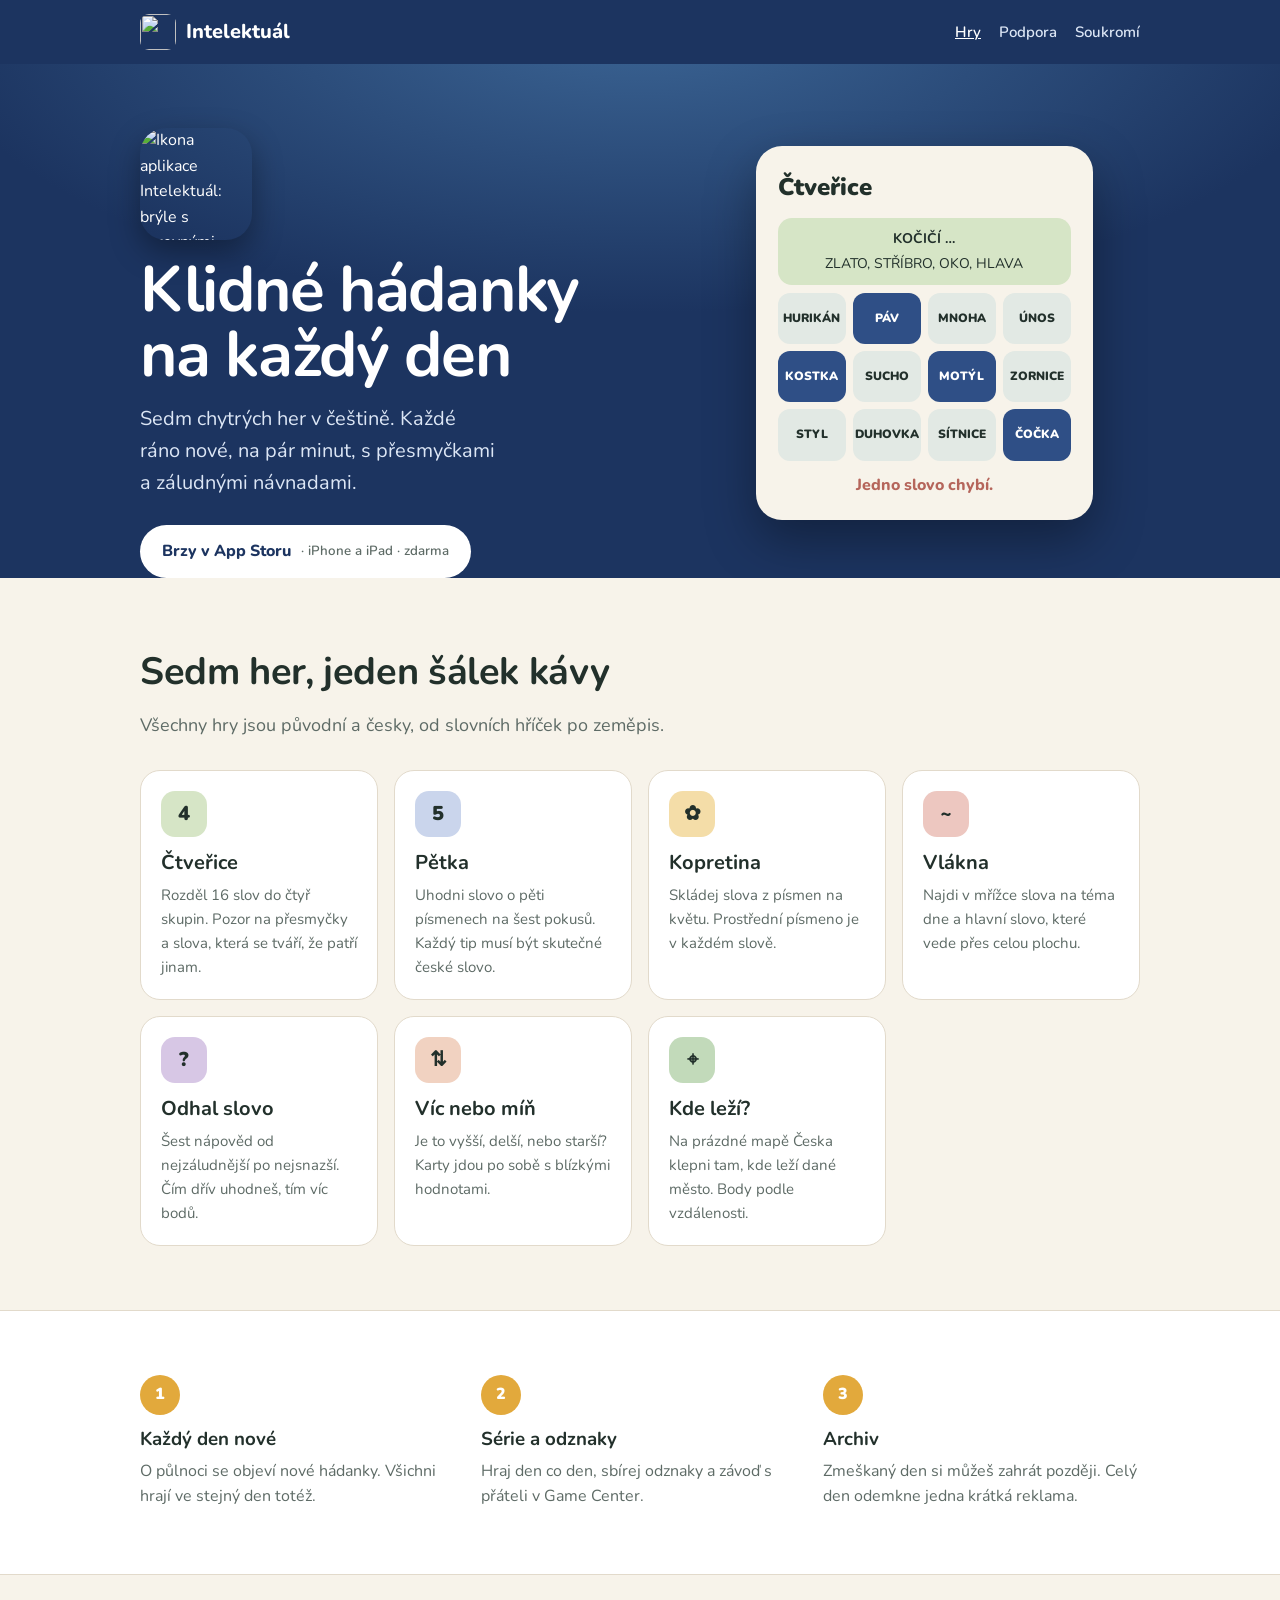
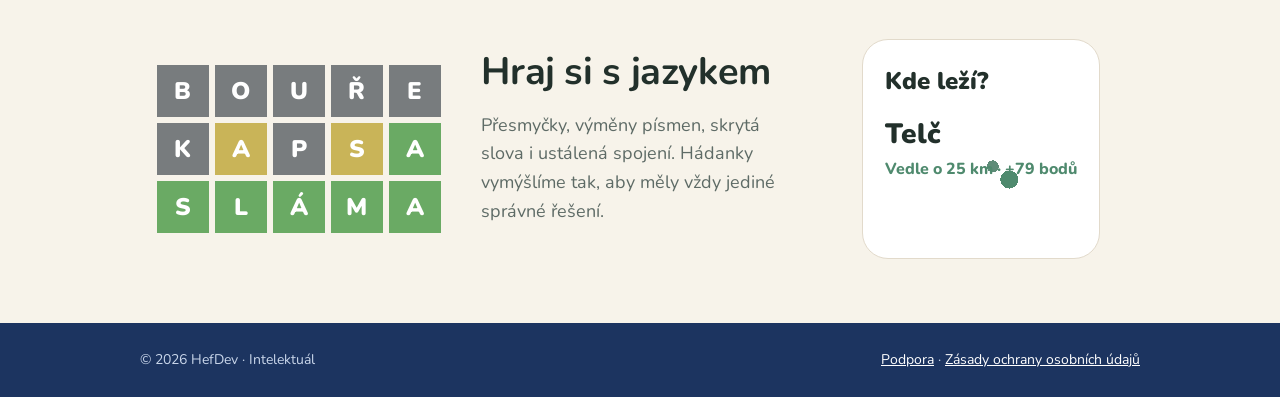
==== intelektual/index.html @ f95527fb "Intelektuál: web, podpora a zásady soukromí" ====
<!doctype html>
<html lang="cs">
<head>
<meta charset="utf-8">
<meta name="viewport" content="width=device-width, initial-scale=1, viewport-fit=cover">
<title>Intelektuál – české hádanky na každý den</title>
<meta name="description" content="Sedm chytrých her v češtině: Čtveřice, Pětka, Kopretina, Vlákna, Odhal slovo, Víc nebo míň a Kde leží? Každý den nové hádanky pro iPhone a iPad.">
<link rel="icon" href="img/ikona.jpg">
<link rel="apple-touch-icon" href="img/ikona.jpg">
<link rel="preconnect" href="https://fonts.googleapis.com">
<link rel="stylesheet" href="https://fonts.googleapis.com/css2?family=Nunito:wght@500;600;800;900&display=swap">
<link rel="stylesheet" href="styl.css">
</head>
<body>
<header class="lista">
  <div class="obal">
    <a class="znacka" href="./"><img src="img/ikona.jpg" alt="">Intelektuál</a>
    <nav class="menu"><a href="./" aria-current="page">Hry</a><a href="podpora.html">Podpora</a><a href="soukromi.html">Soukromí</a></nav>
  </div>
</header>

<div class="hrdina">
  <div class="obal">
    <div>
      <img class="ikona-velka" src="img/ikona.jpg" alt="Ikona aplikace Intelektuál: brýle s barevnými dlaždicemi a žárovka">
      <h1>Klidné hádanky na každý den</h1>
      <p class="uvod">Sedm chytrých her v češtině. Každé ráno nové, na pár minut, s přesmyčkami a záludnými návnadami.</p>
      <span class="tlacitko">Brzy v App Storu <small>· iPhone a iPad · zdarma</small></span>
    </div>
    <div class="ukazka" aria-label="Ukázka hry Čtveřice">
      <div class="u-hlava">Čtveřice</div>
      <div class="u-vyreseno"><b>KOČIČÍ …</b><span>ZLATO, STŘÍBRO, OKO, HLAVA</span></div>
      <div class="u-mrizka">
        <span>HURIKÁN</span><span class="v">PÁV</span><span>MNOHA</span><span>ÚNOS</span>
        <span class="v">KOSTKA</span><span>SUCHO</span><span class="v">MOTÝL</span><span>ZORNICE</span>
        <span>STYL</span><span>DUHOVKA</span><span>SÍTNICE</span><span class="v">ČOČKA</span>
      </div>
      <div class="u-zprava">Jedno slovo chybí.</div>
    </div>
  </div>
</div>

<section>
  <div class="obal">
    <h2>Sedm her, jeden šálek kávy</h2>
    <p class="podnadpis">Všechny hry jsou původní a česky, od slovních hříček po zeměpis.</p>
    <div class="hry">
      <div class="hra"><div class="stitek" style="background:#D6E5C6">4</div><h3>Čtveřice</h3><p>Rozděl 16 slov do čtyř skupin. Pozor na přesmyčky a slova, která se tváří, že patří jinam.</p></div>
      <div class="hra"><div class="stitek" style="background:#CAD5EC">5</div><h3>Pětka</h3><p>Uhodni slovo o pěti písmenech na šest pokusů. Každý tip musí být skutečné české slovo.</p></div>
      <div class="hra"><div class="stitek" style="background:#F4DDA8">✿</div><h3>Kopretina</h3><p>Skládej slova z písmen na květu. Prostřední písmeno je v každém slově.</p></div>
      <div class="hra"><div class="stitek" style="background:#EDC7C0">~</div><h3>Vlákna</h3><p>Najdi v mřížce slova na téma dne a hlavní slovo, které vede přes celou plochu.</p></div>
      <div class="hra"><div class="stitek" style="background:#D7C7E5">?</div><h3>Odhal slovo</h3><p>Šest nápověd od nejzáludnější po nejsnazší. Čím dřív uhodneš, tím víc bodů.</p></div>
      <div class="hra"><div class="stitek" style="background:#F1D2C1">⇅</div><h3>Víc nebo míň</h3><p>Je to vyšší, delší, nebo starší? Karty jdou po sobě s blízkými hodnotami.</p></div>
      <div class="hra"><div class="stitek" style="background:#C2DABA">⌖</div><h3>Kde leží?</h3><p>Na prázdné mapě Česka klepni tam, kde leží dané město. Body podle vzdálenosti.</p></div>
    </div>
  </div>
</section>

<section class="pas">
  <div class="obal">
    <div class="trojice">
      <div><div class="zarovka">1</div><h3>Každý den nové</h3><p>O půlnoci se objeví nové hádanky. Všichni hrají ve stejný den totéž.</p></div>
      <div><div class="zarovka">2</div><h3>Série a odznaky</h3><p>Hraj den co den, sbírej odznaky a závoď s přáteli v Game Center.</p></div>
      <div><div class="zarovka">3</div><h3>Archiv</h3><p>Zmeškaný den si můžeš zahrát později. Celý den odemkne jedna krátká reklama.</p></div>
    </div>
  </div>
</section>

<section>
  <div class="obal" style="display:grid;grid-template-columns:repeat(auto-fit,minmax(240px,1fr));gap:24px;align-items:center">
    <div class="petka" aria-label="Ukázka hry Pětka">
      <span class="x">B</span><span class="x">O</span><span class="x">U</span><span class="x">Ř</span><span class="x">E</span>
      <span class="x">K</span><span class="y">A</span><span class="x">P</span><span class="y">S</span><span class="g">A</span>
      <span class="g">S</span><span class="g">L</span><span class="g">Á</span><span class="g">M</span><span class="g">A</span>
    </div>
    <div>
      <h2>Hraj si s jazykem</h2>
      <p class="podnadpis">Přesmyčky, výměny písmen, skrytá slova i ustálená spojení. Hádanky vymýšlíme tak, aby měly vždy jediné správné řešení.</p>
      <img src="img/bryle.png" alt="" style="width:160px;opacity:.9">
    </div>
    <div class="mapa-k" aria-label="Ukázka hry Kde leží?">
      <div class="u-hlava">Kde leží?</div><div class="mesto">Telč</div><div class="km">Vedle o 25 km · +79 bodů</div>
    </div>
  </div>
</section>

<footer>
  <div class="obal">
    <span>© 2026 HefDev · Intelektuál</span>
    <span><a href="podpora.html">Podpora</a> · <a href="soukromi.html">Zásady ochrany osobních údajů</a></span>
  </div>
</footer>
</body>
</html>
---- intelektual/styl.css ----
/* Intelektuál · web. Modrotisková modř, krémový papír, medová žárovka. */
:root {
  --modr: #1C3460;
  --modr-2: #2B4C80;
  --papir: #F7F3EA;
  --karta: #FFFFFF;
  --inkoust: #22302B;
  --tlumena: #5E6B66;
  --linka: #E2DACB;
  --med: #E2A93C;
  --salvej: #5E8C78;
  --font: "Nunito", "Inter", -apple-system, "Segoe UI", Roboto, sans-serif;
}
* { box-sizing: border-box; }
html { -webkit-text-size-adjust: 100%; }
body { margin: 0; font-family: var(--font); color: var(--inkoust); background: var(--papir); line-height: 1.6; }
a { color: var(--modr-2); }
img { max-width: 100%; display: block; }
.obal { max-width: 1040px; margin: 0 auto; padding-left: max(20px, env(safe-area-inset-left)); padding-right: max(20px, env(safe-area-inset-right)); }

/* Hlavička */
.lista { background: var(--modr); color: #fff; }
.lista .obal { display: flex; align-items: center; justify-content: space-between; gap: 16px; padding-block: 14px; }
.znacka { display: flex; align-items: center; gap: 10px; color: #fff; text-decoration: none; font-weight: 800; font-size: 20px; }
.znacka img { width: 36px; height: 36px; border-radius: 9px; }
.menu { display: flex; gap: 18px; flex-wrap: wrap; }
.menu a { color: #DCE6F5; text-decoration: none; font-weight: 600; font-size: 15px; }
.menu a:hover, .menu a[aria-current] { color: #fff; text-decoration: underline; }

/* Úvod */
.hrdina { background: radial-gradient(1200px 500px at 50% -10%, #3C6696 0%, var(--modr) 60%); color: #fff; overflow: hidden; }
.hrdina .obal { display: grid; grid-template-columns: 1.1fr 0.9fr; gap: 40px; align-items: center; padding-block: 64px 0; }
.hrdina h1 { font-size: clamp(38px, 6vw, 64px); line-height: 1.02; margin: 18px 0 14px; letter-spacing: -0.02em; text-wrap: balance; }
.hrdina p.uvod { font-size: 20px; color: #DCE6F5; max-width: 30ch; margin: 0 0 26px; }
.ikona-velka { width: 112px; height: 112px; border-radius: 26px; box-shadow: 0 12px 30px rgba(0,0,0,.35); }
.tlacitko { display: inline-flex; align-items: center; gap: 10px; background: #fff; color: var(--modr); text-decoration: none; font-weight: 800; padding: 14px 22px; border-radius: 999px; }
.tlacitko small { font-weight: 600; color: var(--tlumena); }

/* Sekce */
section { padding-block: 64px; }
h2 { font-size: clamp(28px, 4vw, 38px); margin: 0 0 8px; letter-spacing: -0.01em; }
.podnadpis { color: var(--tlumena); margin: 0 0 30px; font-size: 18px; }
.hry { display: grid; grid-template-columns: repeat(auto-fit, minmax(220px, 1fr)); gap: 16px; }
.hra { background: var(--karta); border: 1px solid var(--linka); border-radius: 20px; padding: 20px; }
.hra .stitek { width: 46px; height: 46px; border-radius: 14px; display: grid; place-items: center; font-weight: 900; font-size: 20px; margin-bottom: 10px; }
.hra h3 { margin: 0 0 4px; font-size: 20px; }
.hra p { margin: 0; color: var(--tlumena); font-size: 15px; }
.pas { background: #fff; border-block: 1px solid var(--linka); }
.trojice { display: grid; grid-template-columns: repeat(3, 1fr); gap: 24px; }
.trojice h3 { margin: 10px 0 4px; }
.trojice p { margin: 0; color: var(--tlumena); }
.zarovka { width: 40px; height: 40px; border-radius: 50%; background: var(--med); display: grid; place-items: center; color: #fff; font-weight: 900; }

/* Text (zásady, podpora) */
.text { max-width: 760px; margin: 0 auto; padding-block: 48px 72px; }
.text h1 { font-size: clamp(32px, 5vw, 46px); line-height: 1.1; margin: 0 0 6px; }
.text h2 { font-size: 24px; margin: 36px 0 8px; }
.text .datum { color: var(--tlumena); margin: 0 0 24px; }
.text li { margin-bottom: 6px; }
.box { background: #fff; border: 1px solid var(--linka); border-radius: 18px; padding: 18px 20px; margin: 18px 0; }
.otazka { border-bottom: 1px solid var(--linka); padding-block: 14px; }
.otazka summary { font-weight: 800; cursor: pointer; font-size: 18px; }
.otazka p { margin: 8px 0 0; color: var(--inkoust); }

footer { background: var(--modr); color: #C9D6EA; font-size: 14px; }
footer .obal { display: flex; justify-content: space-between; gap: 16px; flex-wrap: wrap; padding-block: 26px; }
footer a { color: #fff; }

@media (max-width: 760px) {
  .hrdina .obal { grid-template-columns: 1fr; padding-top: 40px; }
  .trojice { grid-template-columns: 1fr; }
}
@media (prefers-reduced-motion: no-preference) {
  .hra { transition: transform .2s; }
  .hra:hover { transform: translateY(-3px); }
}

/* Ukázky her bez obrázků */
.ukazka, .mapa-k { background: var(--papir); color: var(--inkoust); border-radius: 26px; padding: 22px; box-shadow: 0 20px 50px rgba(0,0,0,.35); max-width: 420px; margin: 0 auto 40px; }
.u-hlava { font-weight: 900; font-size: 24px; margin-bottom: 12px; }
.u-vyreseno { background: #D6E5C6; border-radius: 14px; padding: 10px; text-align: center; margin-bottom: 8px; display: grid; gap: 2px; font-size: 14px; }
.u-mrizka { display: grid; grid-template-columns: repeat(4, 1fr); gap: 7px; }
.u-mrizka span { background: #E2E9E4; border-radius: 12px; padding: 16px 2px; text-align: center; font-weight: 900; font-size: 12px; }
.u-mrizka span.v { background: #2F4F86; color: #fff; }
.u-zprava { text-align: center; color: #B5655B; font-weight: 800; margin-top: 12px; }
.petka { display: grid; grid-template-columns: repeat(5, 52px); gap: 6px; justify-content: center; }
.petka span { height: 52px; display: grid; place-items: center; color: #fff; font-weight: 900; font-size: 24px; }
.petka .x { background: #787C7E; } .petka .y { background: #C9B458; } .petka .g { background: #6AAA64; }
.mapa-k { text-align: left; box-shadow: none; border: 1px solid var(--linka); background: #fff; margin: 0 auto; max-width: 300px;
  background-image: radial-gradient(circle at 62% 64%, #4F8A6E 0 9px, #fff 9px 13px, transparent 13px), radial-gradient(circle at 55% 58%, #5E8C78 0 6px, transparent 6px);
  min-height: 220px; }
.mapa-k .mesto { font-size: 28px; font-weight: 900; } .mapa-k .km { color: #4F8A6E; font-weight: 800; }
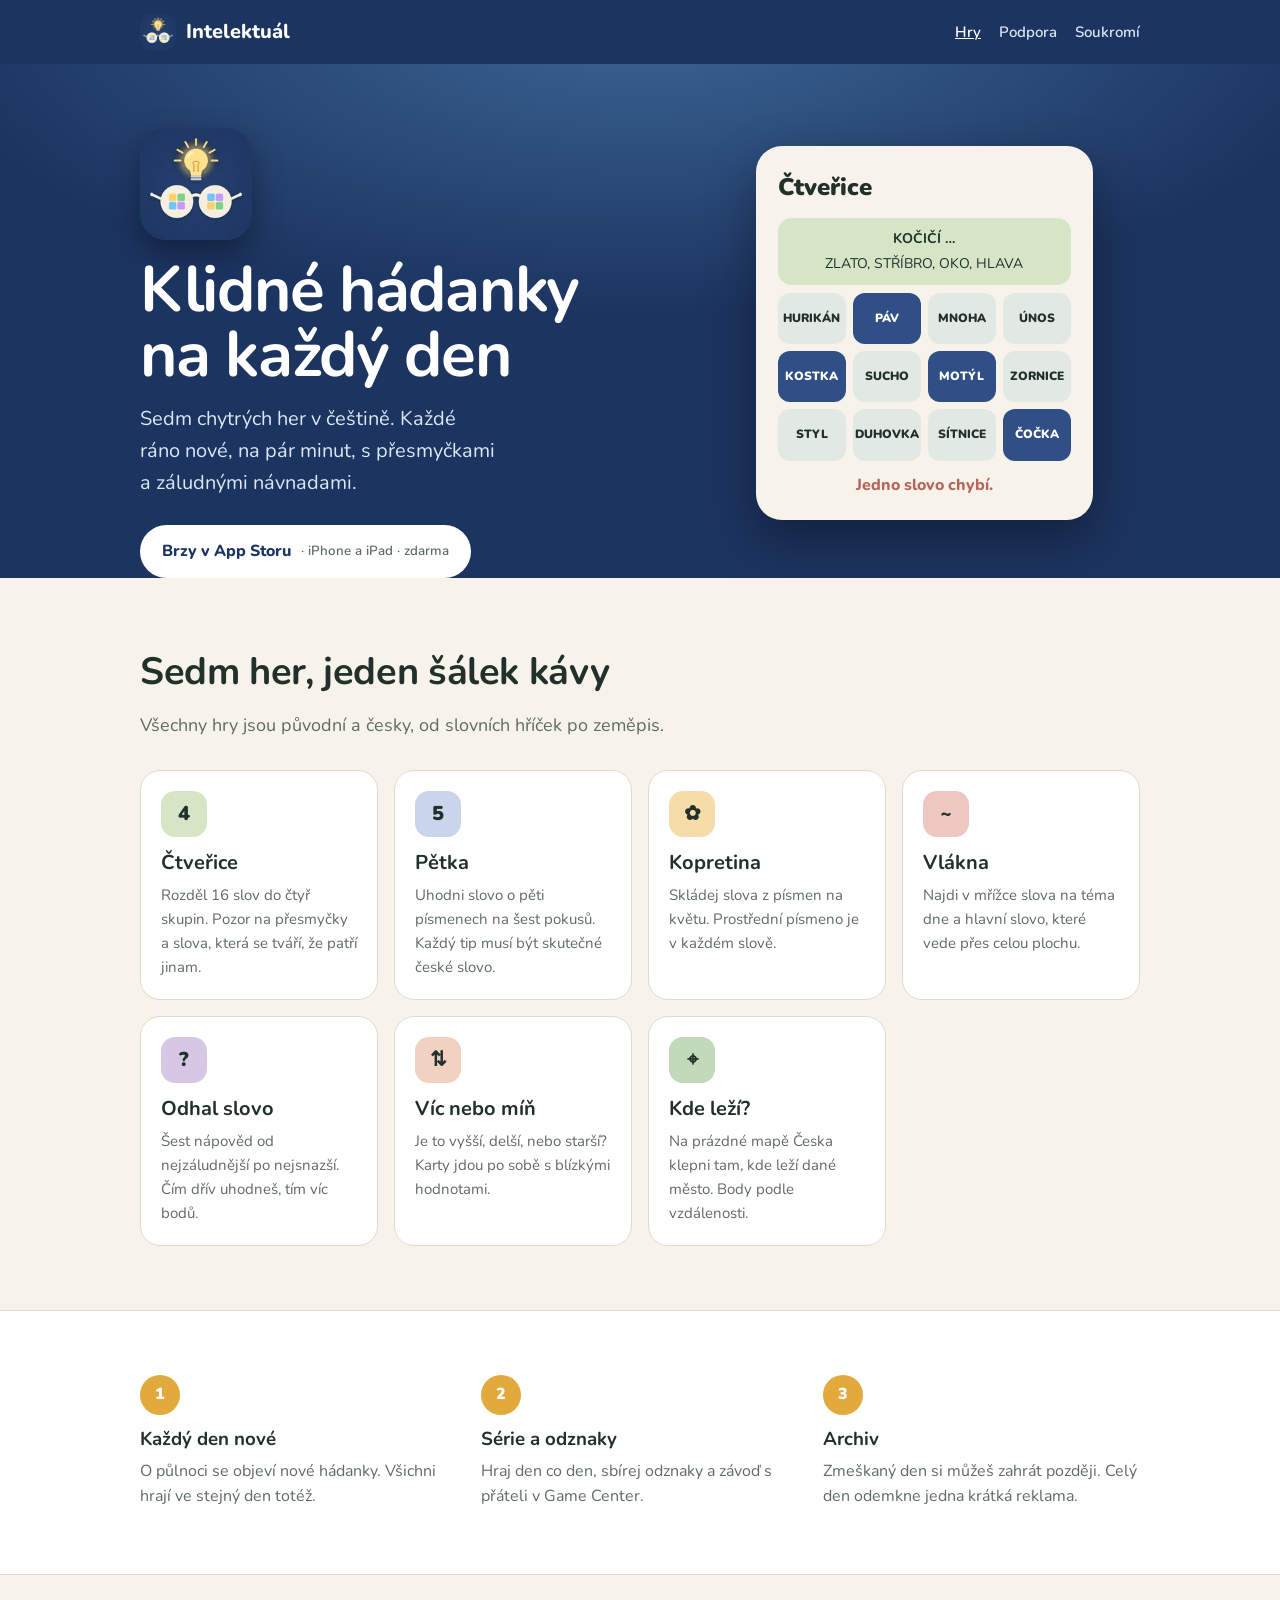
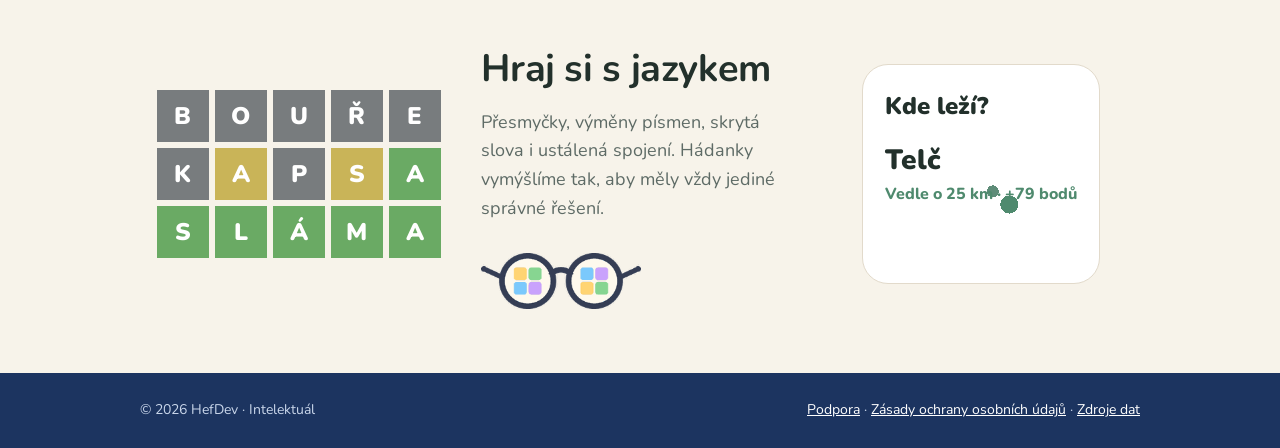
==== commit 8790b561: "Intelektuál: stránka Zdroje dat a licence" ====
--- a/intelektual/index.html
+++ b/intelektual/index.html
@@ -87,7 +87,7 @@
 <footer>
   <div class="obal">
     <span>© 2026 HefDev · Intelektuál</span>
-    <span><a href="podpora.html">Podpora</a> · <a href="soukromi.html">Zásady ochrany osobních údajů</a></span>
+    <span><a href="podpora.html">Podpora</a> · <a href="soukromi.html">Zásady ochrany osobních údajů</a> · <a href="zdroje.html">Zdroje dat</a></span>
   </div>
 </footer>
 </body>
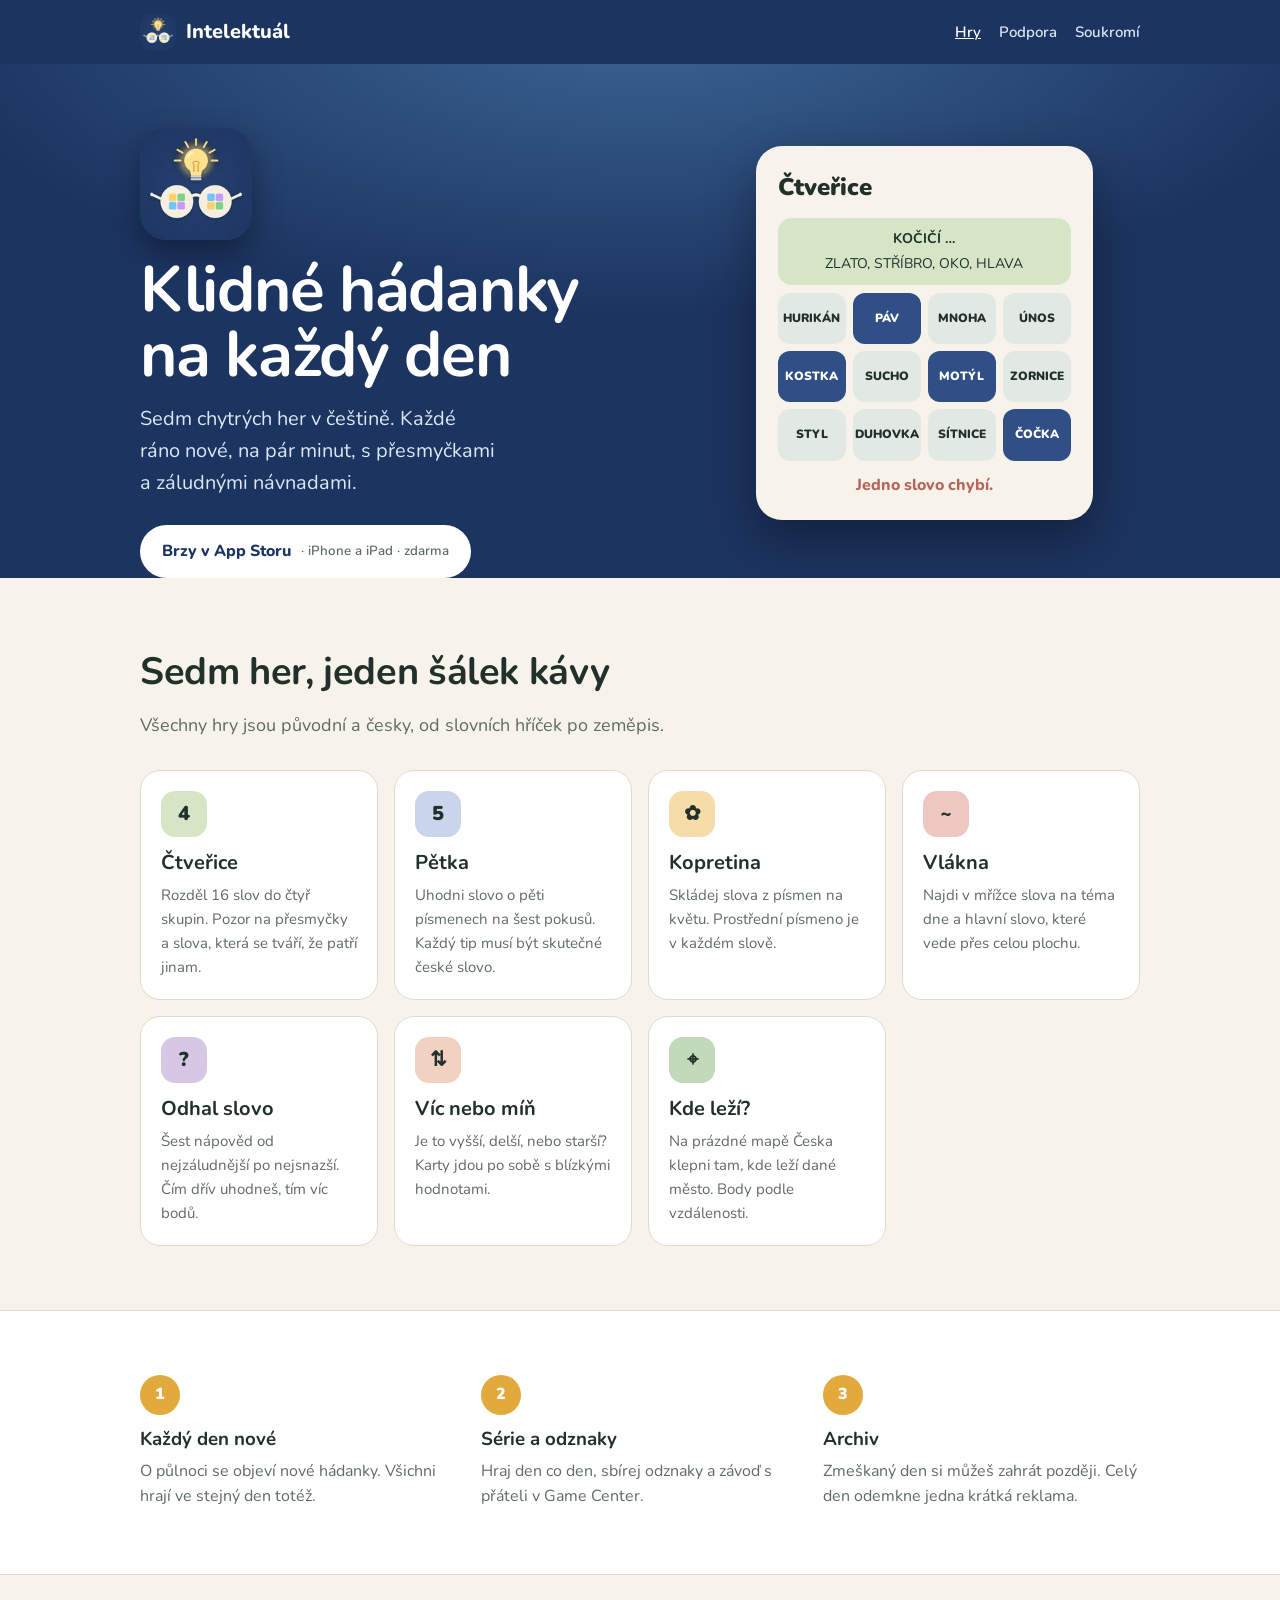
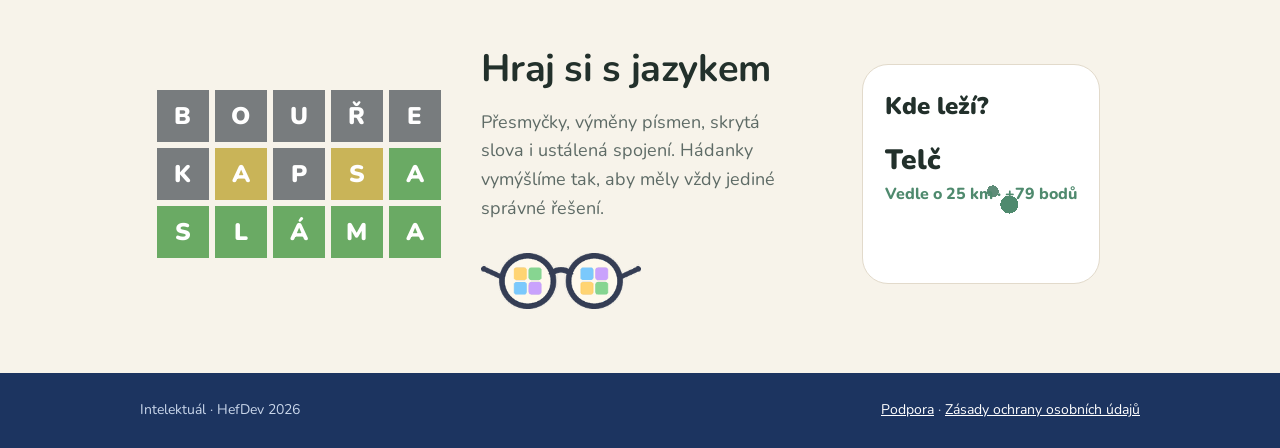
==== commit 1de553fb: "Intelektuál: bez znaku ©" ====
--- a/intelektual/index.html
+++ b/intelektual/index.html
@@ -86,8 +86,8 @@
 
 <footer>
   <div class="obal">
-    <span>© 2026 HefDev · Intelektuál</span>
-    <span><a href="podpora.html">Podpora</a> · <a href="soukromi.html">Zásady ochrany osobních údajů</a> · <a href="zdroje.html">Zdroje dat</a></span>
+    <span>Intelektuál · HefDev 2026</span>
+    <span><a href="podpora.html">Podpora</a> · <a href="soukromi.html">Zásady ochrany osobních údajů</a></span>
   </div>
 </footer>
 </body>
